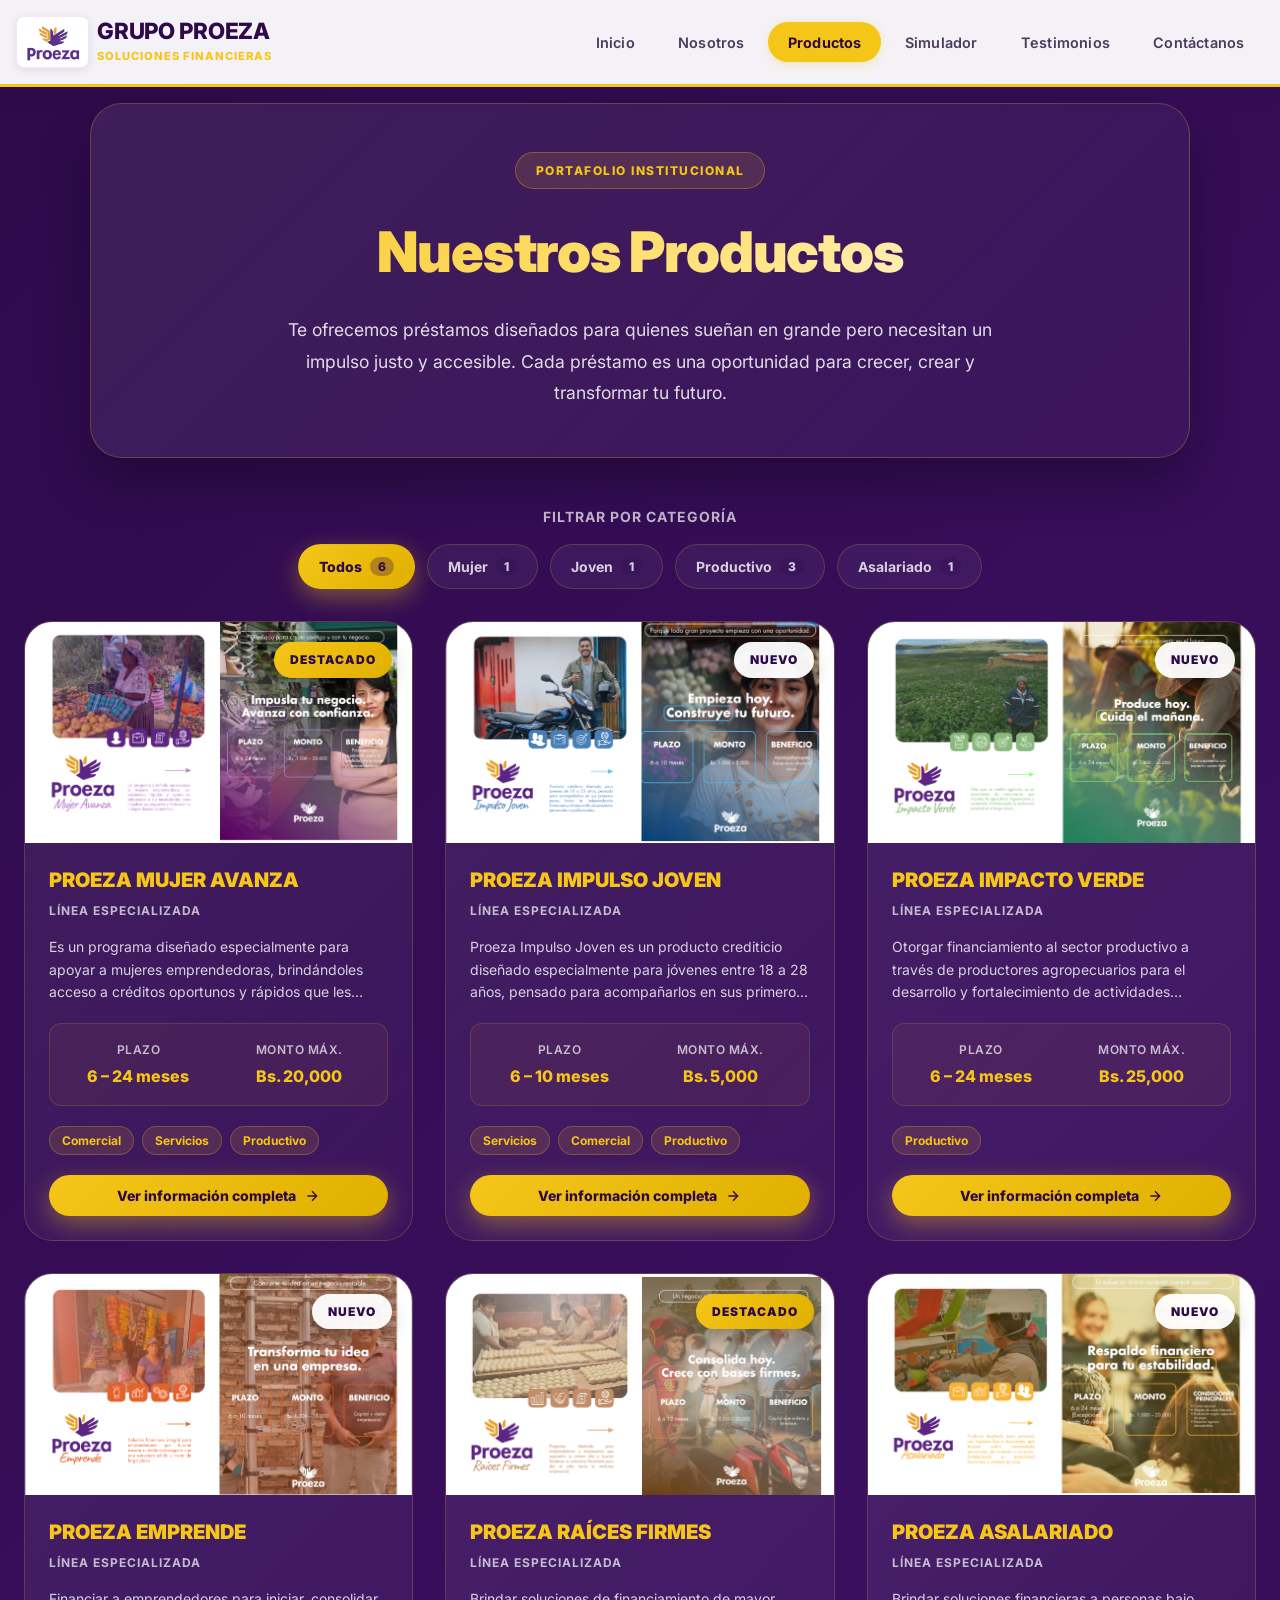
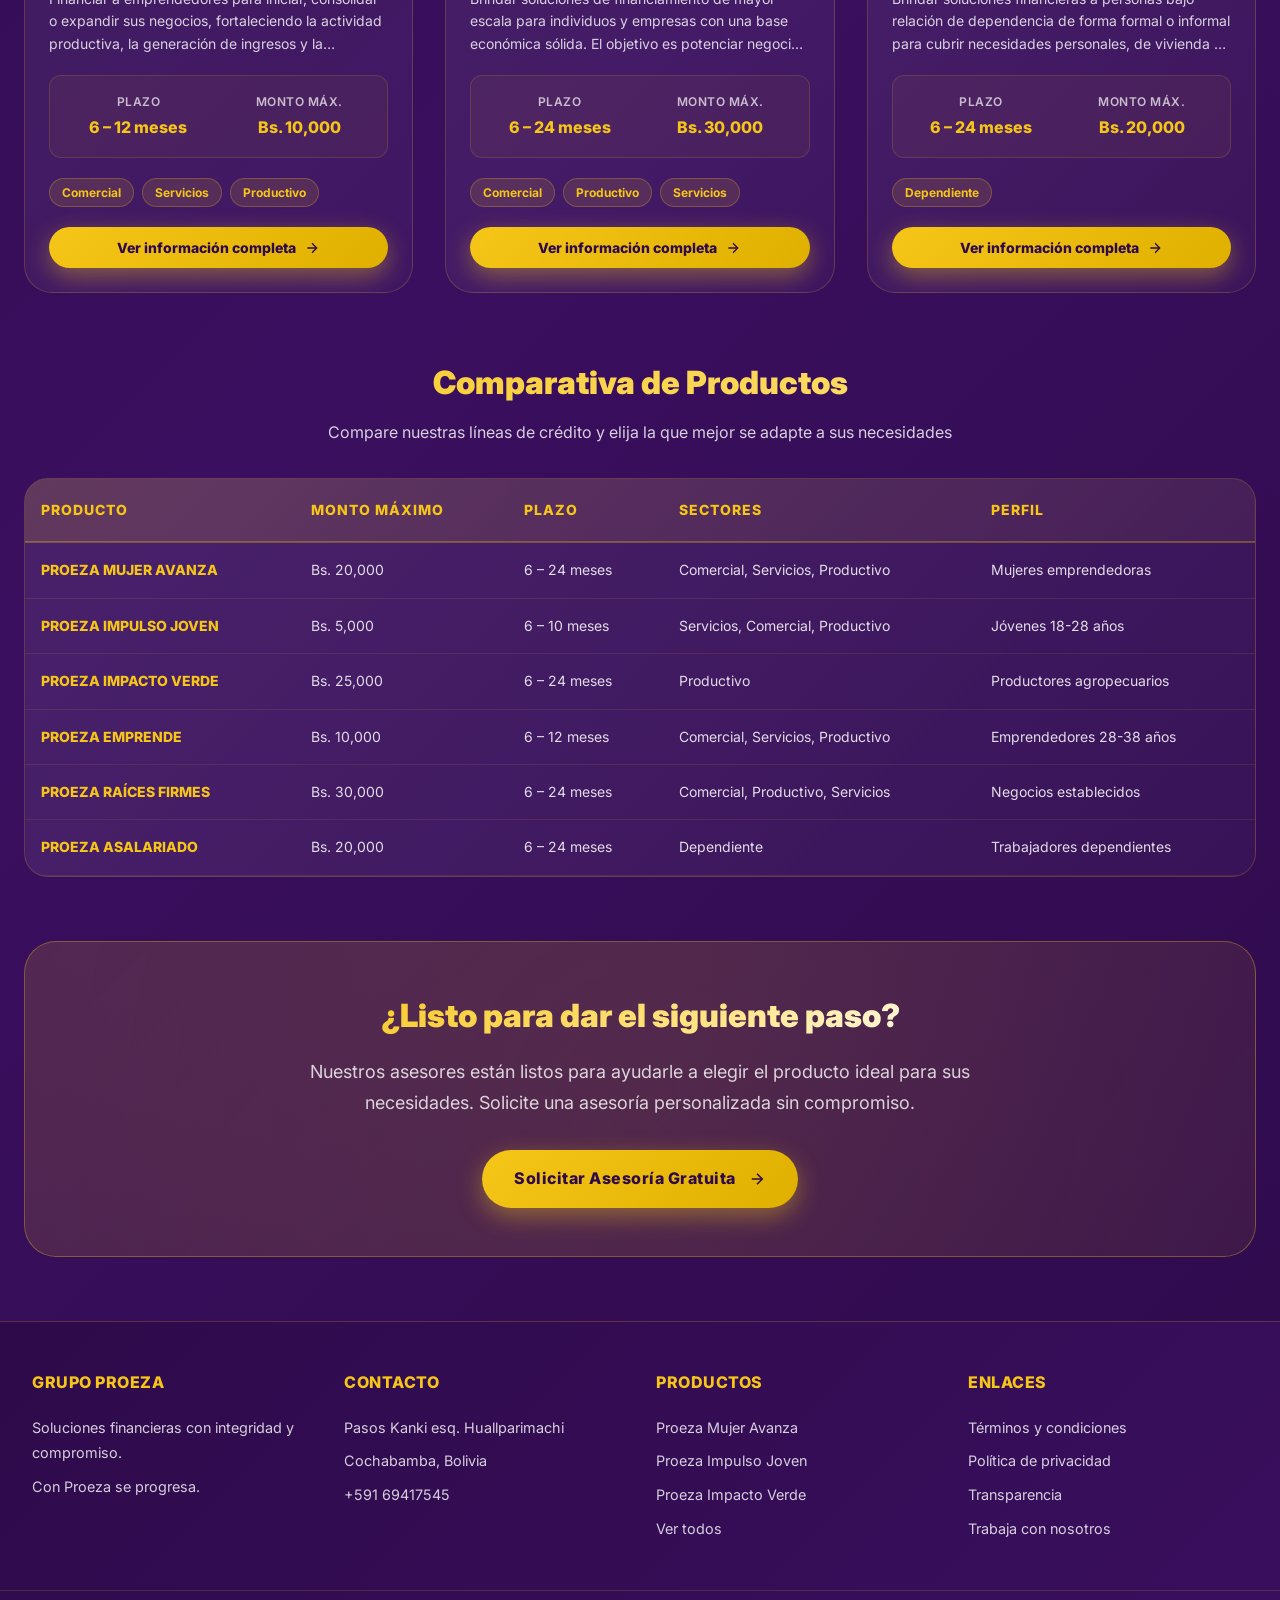
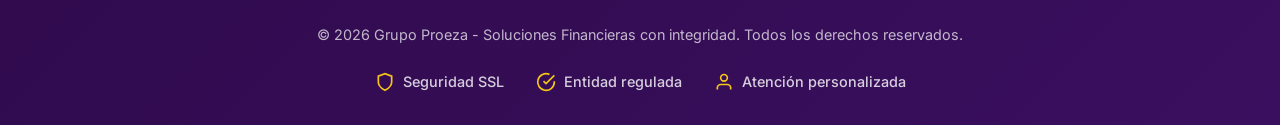
==== proeza_html5/productos.html @ a2aa8a72 "main" ====
<!DOCTYPE html>
<html lang="es">
<head>
    <meta charset="UTF-8">
    <meta name="viewport" content="width=device-width, initial-scale=1.0">
    <meta name="description" content="Productos financieros de Grupo Proeza. Créditos para mujeres emprendedoras, jóvenes, sector agropecuario, asalariados y más. Simulador de cuotas incluido.">
    <meta name="keywords" content="créditos, préstamos, microfinanzas, Bolivia, Grupo Proeza, productos financieros">
    <meta name="author" content="Grupo Proeza">
    <meta name="theme-color" content="#2E0A4A">
    
    <!-- Open Graph -->
    <meta property="og:type" content="website">
    <meta property="og:title" content="Productos Financieros | Grupo Proeza">
    <meta property="og:description" content="Créditos diseñados para impulsar tus proyectos. Simulador de cuotas incluido.">
    <meta property="og:image" content="../assets/productos-og.jpg">
    
    <!-- Twitter -->
    <meta property="twitter:card" content="summary_large_image">
    <meta property="twitter:title" content="Productos Financieros | Grupo Proeza">
    <meta property="twitter:description" content="Créditos diseñados para impulsar tus proyectos.">
    
    <!-- Favicon -->
    <link rel="icon" type="image/png" href="../assets/logo.png">
    
    <!-- Preconnect -->
    <link rel="preconnect" href="https://fonts.googleapis.com">
    <link rel="preconnect" href="https://fonts.gstatic.com" crossorigin>
    <link href="https://fonts.googleapis.com/css2?family=Inter:wght@400;600;700;800;900&display=swap" rel="stylesheet">
    
    <title>Productos Financieros | Grupo Proeza - Créditos y Simulador</title>
    
    <!-- Schema.org FinancialProduct -->
    <script type="application/ld+json">
    {
      "@context": "https://schema.org",
      "@type": "FinancialService",
      "name": "Grupo Proeza",
      "url": "https://proezagit-miqdpnnwmtkhorvp9fdxeh.streamlit.app/",
      "hasOfferCatalog": {
        "@type": "OfferCatalog",
        "name": "Productos Financieros",
        "itemListElement": [
          {
            "@type": "FinancialProduct",
            "name": "PROEZA MUJER AVANZA",
            "description": "Crédito diseñado para mujeres emprendedoras",
            "amount": {
              "@type": "MonetaryAmount",
              "value": "20000",
              "currency": "BOB"
            }
          },
          {
            "@type": "FinancialProduct",
            "name": "PROEZA IMPULSO JOVEN",
            "description": "Crédito para jóvenes entre 18 y 28 años",
            "amount": {
              "@type": "MonetaryAmount",
              "value": "5000",
              "currency": "BOB"
            }
          },
          {
            "@type": "FinancialProduct",
            "name": "PROEZA IMPACTO VERDE",
            "description": "Financiamiento para actividades agrícolas sostenibles",
            "amount": {
              "@type": "MonetaryAmount",
              "value": "25000",
              "currency": "BOB"
            }
          },
          {
            "@type": "FinancialProduct",
            "name": "PROEZA EMPRENDE",
            "description": "Crédito para emprendedores",
            "amount": {
              "@type": "MonetaryAmount",
              "value": "10000",
              "currency": "BOB"
            }
          },
          {
            "@type": "FinancialProduct",
            "name": "PROEZA RAÍCES FIRMES",
            "description": "Financiamiento de mayor escala para negocios establecidos",
            "amount": {
              "@type": "MonetaryAmount",
              "value": "30000",
              "currency": "BOB"
            }
          },
          {
            "@type": "FinancialProduct",
            "name": "PROEZA ASALARIADO",
            "description": "Soluciones financieras para personas bajo relación de dependencia",
            "amount": {
              "@type": "MonetaryAmount",
              "value": "20000",
              "currency": "BOB"
            }
          }
        ]
      }
    }
    </script>
    
    <style>
        /* ============================================
           DESIGN TOKENS
           ============================================ */
        :root {
            --color-primary-dark: #2E0A4A;
            --color-primary: #3A0F5F;
            --color-primary-light: #4A1570;
            
            --color-accent: #F5C518;
            --color-accent-light: #FFE484;
            --color-accent-dark: #E0B000;
            
            --color-white: #FFFFFF;
            --color-gray-50: rgba(255, 255, 255, 0.95);
            --color-gray-100: rgba(255, 255, 255, 0.92);
            --color-gray-200: rgba(255, 255, 255, 0.85);
            --color-gray-300: rgba(255, 255, 255, 0.80);
            --color-gray-400: rgba(255, 255, 255, 0.70);
            --color-gray-500: rgba(255, 255, 255, 0.60);
            
            --color-success: #25D366;
            --color-info: #4A90E2;
            --color-warning: #FF9500;
            
            --font-family-primary: 'Inter', system-ui, -apple-system, 'Segoe UI', Roboto, sans-serif;
            --font-size-xs: 0.75rem;
            --font-size-sm: 0.875rem;
            --font-size-base: 1rem;
            --font-size-lg: 1.125rem;
            --font-size-xl: 1.25rem;
            --font-size-2xl: 1.5rem;
            --font-size-3xl: 2rem;
            --font-size-4xl: 2.5rem;
            --font-size-5xl: 3rem;
            
            --spacing-1: 0.25rem;
            --spacing-2: 0.5rem;
            --spacing-3: 0.75rem;
            --spacing-4: 1rem;
            --spacing-5: 1.25rem;
            --spacing-6: 1.5rem;
            --spacing-8: 2rem;
            --spacing-10: 2.5rem;
            --spacing-12: 3rem;
            --spacing-16: 4rem;
            
            --radius-sm: 8px;
            --radius-md: 12px;
            --radius-lg: 20px;
            --radius-xl: 24px;
            --radius-2xl: 28px;
            --radius-3xl: 32px;
            --radius-full: 999px;
            
            --shadow-sm: 0 2px 8px rgba(0, 0, 0, 0.15);
            --shadow-md: 0 8px 20px rgba(0, 0, 0, 0.25);
            --shadow-lg: 0 20px 35px rgba(0, 0, 0, 0.3);
            --shadow-xl: 0 25px 50px rgba(0, 0, 0, 0.35);
            --shadow-accent: 0 8px 25px rgba(245, 197, 24, 0.4);
            
            --transition-fast: 0.15s ease;
            --transition-base: 0.3s ease;
            --transition-slow: 0.5s ease;
        }
        
        /* ============================================
           RESET Y BASE
           ============================================ */
        * {
            margin: 0;
            padding: 0;
            box-sizing: border-box;
        }
        
        html {
            scroll-behavior: smooth;
        }
        
        body {
            background: linear-gradient(135deg, var(--color-primary-dark) 0%, var(--color-primary) 50%, var(--color-primary-dark) 100%);
            font-family: var(--font-family-primary);
            color: var(--color-gray-100);
            line-height: 1.6;
            min-height: 100vh;
            -webkit-font-smoothing: antialiased;
            -moz-osx-font-smoothing: grayscale;
        }
        
        *:focus-visible {
            outline: 2px solid var(--color-accent);
            outline-offset: 2px;
            border-radius: var(--radius-sm);
        }
        
        .container {
            max-width: 1300px;
            margin: 0 auto;
            padding: 0 var(--spacing-6);
        }
        
        .sr-only {
            position: absolute;
            width: 1px;
            height: 1px;
            padding: 0;
            margin: -1px;
            overflow: hidden;
            clip: rect(0, 0, 0, 0);
            white-space: nowrap;
            border: 0;
        }
        
        /* ============================================
           HERO SECTION - IGUALADO A CONTÁCTANOS
           ============================================ */
        .hero-premium {
            text-align: center;
            margin: 1rem auto 3rem auto;
            padding: 3rem 2rem;
            max-width: 1100px;
            border-radius: 32px;
            background: linear-gradient(135deg, rgba(255,255,255,0.08) 0%, rgba(255,255,255,0.03) 100%);
            backdrop-filter: blur(12px);
            -webkit-backdrop-filter: blur(12px);
            border: 1px solid rgba(245,197,24,0.25);
            box-shadow: 0 25px 50px rgba(0,0,0,0.3);
            position: relative;
            overflow: hidden;
        }
        
        .badge-premium {
            display: inline-block;
            color: #F5C518;
            background: rgba(245,197,24,0.12);
            border: 1px solid rgba(245,197,24,0.3);
            padding: 0.5rem 1.2rem;
            border-radius: 999px;
            font-size: 0.75rem;
            font-weight: 800;
            text-transform: uppercase;
            letter-spacing: 1.5px;
            margin-bottom: 1.2rem;
            position: relative;
            z-index: 1;
        }
        
        .hero-premium h1 {
            background: linear-gradient(135deg, #F5C518 0%, #FFE484 60%, #FFFFFF 100%);
            -webkit-background-clip: text;
            -webkit-text-fill-color: transparent;
            background-clip: text;
            font-size: 3.5rem;
            font-weight: 900;
            margin: 0 0 1rem 0;
            letter-spacing: -0.02em;
            position: relative;
            z-index: 1;
        }
        
        .hero-premium p {
            color: rgba(255,255,255,0.85);
            font-size: 1.1rem;
            max-width: 760px;
            margin: 0 auto;
            line-height: 1.8;
            position: relative;
            z-index: 1;
        }
        
        /* ============================================
           FILTROS DE PRODUCTOS
           ============================================ */
        .filters-section {
            margin: var(--spacing-10) 0 var(--spacing-8);
            text-align: center;
        }
        
        .filters-title {
            font-size: var(--font-size-sm);
            color: var(--color-gray-400);
            margin-bottom: var(--spacing-4);
            text-transform: uppercase;
            letter-spacing: 1px;
            font-weight: 700;
        }
        
        .filters-container {
            display: flex;
            flex-wrap: wrap;
            justify-content: center;
            gap: var(--spacing-3);
        }
        
        .filter-btn {
            background: rgba(255, 255, 255, 0.05);
            border: 1px solid rgba(245, 197, 24, 0.2);
            border-radius: var(--radius-full);
            padding: var(--spacing-3) var(--spacing-5);
            font-weight: 700;
            font-size: var(--font-size-sm);
            color: var(--color-gray-300);
            cursor: pointer;
            transition: all var(--transition-fast);
            font-family: inherit;
            display: inline-flex;
            align-items: center;
            gap: var(--spacing-2);
        }
        
        .filter-btn:hover {
            background: rgba(255, 255, 255, 0.1);
            border-color: rgba(245, 197, 24, 0.4);
            transform: translateY(-2px);
        }
        
        .filter-btn.active {
            background: linear-gradient(135deg, var(--color-accent) 0%, var(--color-accent-dark) 100%);
            color: var(--color-primary-dark);
            border-color: transparent;
            font-weight: 800;
            box-shadow: var(--shadow-accent);
        }
        
        .filter-count {
            background: rgba(46, 10, 74, 0.2);
            color: inherit;
            padding: 2px 8px;
            border-radius: var(--radius-full);
            font-size: var(--font-size-xs);
            font-weight: 800;
        }
        
        .filter-btn.active .filter-count {
            background: rgba(46, 10, 74, 0.3);
        }
        
        /* ============================================
           GRID DE PRODUCTOS
           ============================================ */
        .products-grid {
            display: grid;
            grid-template-columns: repeat(auto-fill, minmax(380px, 1fr));
            gap: var(--spacing-8);
            margin: var(--spacing-8) 0;
        }
        
        .product-card {
            background: linear-gradient(135deg, rgba(255,255,255,0.08) 0%, rgba(255,255,255,0.03) 100%);
            backdrop-filter: blur(12px);
            -webkit-backdrop-filter: blur(12px);
            border-radius: var(--radius-2xl);
            overflow: hidden;
            transition: all var(--transition-base);
            border: 1px solid rgba(245, 197, 24, 0.2);
            height: 100%;
            display: flex;
            flex-direction: column;
            position: relative;
            opacity: 0;
            transform: translateY(20px);
        }
        
        .product-card.visible {
            opacity: 1;
            transform: translateY(0);
        }
        
        .product-card:hover {
            transform: translateY(-8px);
            border-color: var(--color-accent);
            box-shadow: var(--shadow-lg);
        }
        
        .product-image-container {
            position: relative;
            height: auto;
            aspect-ratio: 790 / 450;
            overflow: hidden;
            background: linear-gradient(135deg, var(--color-primary-light) 0%, var(--color-primary) 100%);
        }
        
        .product-image {
            width: 100%;
            height: 100%;
            object-fit: cover;
            transition: transform var(--transition-slow);
        }
        
        .product-card:hover .product-image {
            transform: scale(1.08);
        }
        
        .product-badge {
            position: absolute;
            top: var(--spacing-5);
            right: var(--spacing-5);
            padding: var(--spacing-2) var(--spacing-4);
            border-radius: var(--radius-full);
            font-weight: 900;
            font-size: var(--font-size-xs);
            text-transform: uppercase;
            letter-spacing: 1px;
            z-index: 2;
            box-shadow: var(--shadow-md);
        }
        
        .product-badge.destacado {
            background: linear-gradient(135deg, var(--color-accent) 0%, var(--color-accent-dark) 100%);
            color: var(--color-primary-dark);
        }
        
        .product-badge.nuevo {
            background: rgba(255, 255, 255, 0.95);
            color: var(--color-primary-dark);
        }
        
        .product-body {
            padding: var(--spacing-6);
            flex-grow: 1;
            display: flex;
            flex-direction: column;
        }
        
        .product-title {
            color: var(--color-accent);
            font-size: var(--font-size-xl);
            font-weight: 900;
            margin-bottom: var(--spacing-2);
            line-height: 1.3;
        }
        
        .product-subtitle {
            color: var(--color-gray-400);
            font-size: var(--font-size-xs);
            text-transform: uppercase;
            letter-spacing: 1px;
            margin-bottom: var(--spacing-4);
            font-weight: 700;
        }
        
        .product-description {
        color: var(--color-gray-300);
        font-size: var(--font-size-sm);
        line-height: 1.6;
        margin-bottom: var(--spacing-5);
        flex-grow: 1;
        
        /* Truncamiento multilinea - Versión moderna */
        display: -webkit-box;
        -webkit-line-clamp: 3;
        -webkit-box-orient: vertical;
        overflow: hidden;
        
        /* Propiedad estándar moderna (soportada desde 2023) */
        line-clamp: 3;
        }
        
        .product-features {
            display: flex;
            gap: var(--spacing-4);
            margin-bottom: var(--spacing-5);
            padding: var(--spacing-4);
            background: rgba(245, 197, 24, 0.05);
            border-radius: var(--radius-md);
            border: 1px solid rgba(245, 197, 24, 0.15);
        }
        
        .product-feature {
            flex: 1;
            text-align: center;
        }
        
        .product-feature-label {
            color: var(--color-gray-400);
            font-size: var(--font-size-xs);
            text-transform: uppercase;
            letter-spacing: 0.5px;
            margin-bottom: var(--spacing-1);
            font-weight: 600;
        }
        
        .product-feature-value {
            color: var(--color-accent);
            font-size: var(--font-size-base);
            font-weight: 800;
        }
        
        .product-sectors {
            display: flex;
            flex-wrap: wrap;
            gap: var(--spacing-2);
            margin-bottom: var(--spacing-5);
        }
        
        .sector-tag {
            background: rgba(245, 197, 24, 0.12);
            color: var(--color-accent);
            padding: var(--spacing-1) var(--spacing-3);
            border-radius: var(--radius-full);
            font-size: var(--font-size-xs);
            font-weight: 700;
            border: 1px solid rgba(245, 197, 24, 0.25);
        }
        
        .btn-product {
            display: flex;
            align-items: center;
            justify-content: center;
            gap: var(--spacing-2);
            background: linear-gradient(135deg, var(--color-accent) 0%, var(--color-accent-dark) 100%);
            color: var(--color-primary-dark) !important;
            border: none;
            border-radius: var(--radius-full);
            padding: var(--spacing-3) var(--spacing-6);
            font-weight: 800;
            font-size: var(--font-size-sm);
            cursor: pointer;
            transition: all var(--transition-base);
            box-shadow: var(--shadow-accent);
            text-decoration: none;
            font-family: inherit;
            width: 100%;
        }
        
        .btn-product:hover {
            transform: translateY(-2px);
            box-shadow: 0 12px 28px rgba(245, 197, 24, 0.5);
            background: linear-gradient(135deg, #FFD700 0%, var(--color-accent) 100%);
        }
        
        .btn-product svg {
            width: 16px;
            height: 16px;
            transition: transform var(--transition-base);
        }
        
        .btn-product:hover svg {
            transform: translateX(4px);
        }
        
        /* ============================================
           TABLA COMPARATIVA
           ============================================ */
        .comparison-section {
            margin: var(--spacing-16) 0;
        }
        
        .comparison-header {
            text-align: center;
            margin-bottom: var(--spacing-8);
        }
        
        .comparison-header h2 {
            background: linear-gradient(135deg, var(--color-accent) 0%, var(--color-accent-light) 100%);
            -webkit-background-clip: text;
            background-clip: text;
            -webkit-text-fill-color: transparent;
            font-size: var(--font-size-3xl);
            font-weight: 900;
            margin-bottom: var(--spacing-3);
        }
        
        .comparison-header p {
            color: var(--color-gray-300);
            font-size: var(--font-size-base);
        }
        
        .comparison-table-container {
            overflow-x: auto;
            border-radius: var(--radius-xl);
            border: 1px solid rgba(245, 197, 24, 0.2);
            background: linear-gradient(135deg, rgba(255,255,255,0.08) 0%, rgba(255,255,255,0.03) 100%);
            backdrop-filter: blur(12px);
            -webkit-backdrop-filter: blur(12px);
        }
        
        .comparison-table {
            width: 100%;
            border-collapse: collapse;
            min-width: 800px;
        }
        
        .comparison-table thead {
            background: linear-gradient(135deg, rgba(245, 197, 24, 0.15) 0%, rgba(245, 197, 24, 0.05) 100%);
        }
        
        .comparison-table th {
            padding: var(--spacing-5) var(--spacing-4);
            text-align: left;
            color: var(--color-accent);
            font-weight: 800;
            font-size: var(--font-size-sm);
            text-transform: uppercase;
            letter-spacing: 1px;
            border-bottom: 2px solid rgba(245, 197, 24, 0.3);
        }
        
        .comparison-table td {
            padding: var(--spacing-4);
            color: var(--color-gray-200);
            font-size: var(--font-size-sm);
            border-bottom: 1px solid rgba(245, 197, 24, 0.1);
        }
        
        .comparison-table tbody tr {
            transition: background var(--transition-fast);
        }
        
        .comparison-table tbody tr:hover {
            background: rgba(245, 197, 24, 0.05);
        }
        
        .comparison-table .product-name-cell {
            color: var(--color-accent);
            font-weight: 800;
        }
        
        /* ============================================
        MODAL DE DETALLES
        ============================================ */
        .modal-overlay {
            display: none;
            position: fixed;
            inset: 0;
            background: rgba(0, 0, 0, 0.8);
            backdrop-filter: blur(8px);
            -webkit-backdrop-filter: blur(8px);
            z-index: 1000;
            align-items: center; /* <--- AQUÍ ESTÁ EL CAMBIO */
            justify-content: center;
            padding: calc(var(--spacing-6) / 2) var(--spacing-4);
            overflow-y: auto;
            opacity: 0;
            transition: opacity var(--transition-base);
        }
        
        .modal-overlay.active {
            display: flex;
            opacity: 1;
        }
        
        .modal-content {
            background: linear-gradient(135deg, #1A0527 0%, #2E0A4A 100%);
            border-radius: var(--radius-3xl);
            width: min(100%, 900px);
            max-width: 900px;
            max-height: calc(100vh - 3rem);
            overflow: hidden;
            border: 2px solid rgba(245, 197, 24, 0.4);
            box-shadow: 0 30px 60px rgba(0, 0, 0, 0.5);
            transform: scale(0.95);
            transition: transform var(--transition-base), opacity var(--transition-base);
            display: flex;
            flex-direction: column;
        }
        
        .modal-overlay.active .modal-content {
            transform: scale(1);
            opacity: 1;
        }
        
        .modal-header {
            position: relative;
            height: clamp(240px, 30vh, 420px);
            overflow: hidden;
            border-radius: var(--radius-3xl) var(--radius-3xl) 0 0;
            background: linear-gradient(135deg, var(--color-primary-light) 0%, var(--color-primary) 100%);
        }

        .modal-body {
            padding: var(--spacing-8);
            flex: 1 1 auto;
            min-height: 0;
            overflow-y: auto;
        }

        .modal-image {
            width: 100%;
            height: 100%;
            object-fit: contain;  /* ← Cambiado de cover a contain */
            object-position: center center;
        }
        
        .modal-close {
            position: absolute;
            top: var(--spacing-5);
            right: var(--spacing-5);
            width: 44px;
            height: 44px;
            border-radius: 50%;
            background: rgba(0, 0, 0, 0.6);
            border: 2px solid rgba(245, 197, 24, 0.5);
            color: var(--color-white);
            cursor: pointer;
            display: flex;
            align-items: center;
            justify-content: center;
            transition: all var(--transition-fast);
            z-index: 10;
        }
        
        .modal-close:hover {
            background: var(--color-accent);
            color: var(--color-primary-dark);
            transform: rotate(90deg);
        }
        
        .modal-close svg {
            width: 20px;
            height: 20px;
        }
        
        .modal-body {
            padding: var(--spacing-8);
        }
        
        .modal-title {
            color: var(--color-accent);
            font-size: var(--font-size-3xl);
            font-weight: 900;
            margin-bottom: var(--spacing-4);
        }
        
        .modal-description {
            color: var(--color-gray-200);
            font-size: var(--font-size-base);
            line-height: 1.8;
            margin-bottom: var(--spacing-6);
        }
        
        .modal-metrics {
            display: grid;
            grid-template-columns: repeat(2, 1fr);
            gap: var(--spacing-4);
            margin-bottom: var(--spacing-6);
        }
        
        .modal-metric {
            background: rgba(245, 197, 24, 0.08);
            border: 1px solid rgba(245, 197, 24, 0.2);
            border-radius: var(--radius-lg);
            padding: var(--spacing-5);
            text-align: center;
        }
        
        .modal-metric-label {
            color: var(--color-gray-400);
            font-size: var(--font-size-xs);
            text-transform: uppercase;
            letter-spacing: 1px;
            margin-bottom: var(--spacing-2);
            font-weight: 700;
        }
        
        .modal-metric-value {
            color: var(--color-accent);
            font-size: var(--font-size-2xl);
            font-weight: 900;
        }
        
        .modal-sectors {
            margin-bottom: var(--spacing-6);
        }
        
        .modal-sectors-title {
            color: var(--color-white);
            font-size: var(--font-size-base);
            font-weight: 800;
            margin-bottom: var(--spacing-3);
        }
        
        .modal-sectors-list {
            display: flex;
            flex-wrap: wrap;
            gap: var(--spacing-2);
        }
        
        .modal-sector-tag {
            background: rgba(245, 197, 24, 0.15);
            color: var(--color-accent);
            padding: var(--spacing-2) var(--spacing-4);
            border-radius: var(--radius-full);
            font-size: var(--font-size-sm);
            font-weight: 700;
            border: 1px solid rgba(245, 197, 24, 0.3);
        }
        
        .modal-cta {
            display: block;
            width: 100%;
            background: linear-gradient(135deg, var(--color-accent) 0%, var(--color-accent-dark) 100%);
            color: var(--color-primary-dark) !important;
            border: none;
            border-radius: var(--radius-full);
            padding: var(--spacing-4) var(--spacing-6);
            font-weight: 900;
            font-size: var(--font-size-base);
            text-align: center;
            text-decoration: none;
            cursor: pointer;
            transition: all var(--transition-base);
            box-shadow: var(--shadow-accent);
        }
        
        .modal-cta:hover {
            transform: translateY(-3px);
            box-shadow: 0 12px 30px rgba(245, 197, 24, 0.5);
        }
        
        /* ============================================
           CTA FINAL
           ============================================ */
        .cta-section {
            margin: var(--spacing-16) 0 var(--spacing-8);
            text-align: center;
            padding: var(--spacing-12) var(--spacing-6);
            background: linear-gradient(135deg, rgba(245, 197, 24, 0.12) 0%, rgba(245, 197, 24, 0.05) 100%);
            backdrop-filter: blur(12px);
            -webkit-backdrop-filter: blur(12px);
            border-radius: var(--radius-3xl);
            border: 1px solid rgba(245, 197, 24, 0.35);
            position: relative;
            overflow: hidden;
        }
        
        .cta-section::before {
            content: '';
            position: absolute;
            top: -50%;
            left: -50%;
            width: 200%;
            height: 200%;
            background: radial-gradient(circle, rgba(245, 197, 24, 0.08) 0%, transparent 70%);
            animation: pulse-bg 15s ease-in-out infinite;
            pointer-events: none;
        }
        
        @keyframes pulse-bg {
            0%, 100% { transform: scale(1); opacity: 0.3; }
            50% { transform: scale(1.2); opacity: 0.6; }
        }
        
        .cta-content {
            position: relative;
            z-index: 1;
            max-width: 700px;
            margin: 0 auto;
        }
        
        .cta-section h3 {
            background: linear-gradient(135deg, var(--color-accent) 0%, var(--color-accent-light) 60%, var(--color-white) 100%);
            -webkit-background-clip: text;
            background-clip: text;
            -webkit-text-fill-color: transparent;
            font-size: var(--font-size-3xl);
            font-weight: 900;
            margin-bottom: var(--spacing-4);
        }
        
        .cta-section p {
            color: var(--color-gray-300);
            font-size: var(--font-size-lg);
            line-height: 1.7;
            margin-bottom: var(--spacing-8);
        }
        
        .btn-premium {
            display: inline-flex;
            align-items: center;
            gap: var(--spacing-3);
            background: linear-gradient(135deg, var(--color-accent) 0%, var(--color-accent-dark) 100%);
            color: var(--color-primary-dark) !important;
            border-radius: 60px;
            font-weight: 800;
            padding: var(--spacing-4) var(--spacing-8);
            text-align: center;
            cursor: pointer;
            transition: all var(--transition-base);
            box-shadow: var(--shadow-accent);
            text-decoration: none;
            font-size: var(--font-size-base);
            letter-spacing: 0.5px;
            border: none;
            font-family: inherit;
        }
        
        .btn-premium:hover {
            transform: translateY(-3px);
            box-shadow: 0 12px 28px rgba(245, 197, 24, 0.5);
        }
        
        .btn-premium svg {
            width: 18px;
            height: 18px;
            transition: transform var(--transition-base);
        }
        
        .btn-premium:hover svg {
            transform: translateX(4px);
        }
        
        /* ============================================
           RESPONSIVE
           ============================================ */
        @media (max-width: 1024px) {
            .hero-premium h1 {
                font-size: 2.5rem;
            }
            
            .products-grid {
                grid-template-columns: repeat(auto-fill, minmax(320px, 1fr));
            }
        }
        
        @media (max-width: 768px) {
            .container {
                padding: 0 var(--spacing-4);
            }
            
            .hero-premium {
                padding: 2rem 1.5rem;
            }
            
            .hero-premium h1 {
                font-size: 2.2rem;
            }
            
            .products-grid {
                grid-template-columns: 1fr;
                gap: var(--spacing-6);
            }
            
            .modal-header {
                height: 200px;
            }
            
            .modal-body {
                padding: var(--spacing-6);
            }
            
            .modal-metrics {
                grid-template-columns: 1fr;
            }
            
            .comparison-table {
                font-size: var(--font-size-xs);
            }
            
            .cta-section {
                padding: var(--spacing-8) var(--spacing-4);
            }
            
            .cta-section h3 {
                font-size: var(--font-size-xl);
            }
        }
        
        @media (max-width: 480px) {
            .hero-premium h1 {
                font-size: 1.8rem;
            }
            
            .product-features {
                flex-direction: column;
                gap: var(--spacing-3);
            }
        }
        
        /* ============================================
           ANIMACIONES
           ============================================ */
        @keyframes pageEnter {
    from { 
        opacity: 0;
        transform: translateY(4px);
    }
    to { 
        opacity: 1;
        transform: translateY(0);
    }
}

    </style>
</head>
<body style="opacity: 0; animation: pageEnter 0.2s cubic-bezier(0.4, 0, 0.2, 1) forwards;">

<!-- ============================================
     CONTENEDOR DEL NAVBAR (Inyectado por navbar.js)
     ============================================ -->
<div id="navbar-container"></div>

<!-- ============================================
     CONTENIDO PRINCIPAL DE LA PÁGINA
     ============================================ -->
<main>
    <div class="container">
        <!-- Hero Section -->
        <section class="hero-premium" aria-labelledby="hero-title">
            <div class="badge-premium">Portafolio Institucional</div>
            <h1 id="hero-title">Nuestros Productos</h1>
            <p>Te ofrecemos préstamos diseñados para quienes sueñan en grande pero necesitan un impulso justo y accesible. Cada préstamo es una oportunidad para crecer, crear y transformar tu futuro.</p>
        </section>

        <!-- Filtros -->
        <section class="filters-section" aria-labelledby="filters-title">
            <div class="filters-title" id="filters-title">Filtrar por categoría</div>
            <div class="filters-container" role="tablist" aria-label="Filtros de productos">
                <button class="filter-btn active" role="tab" aria-selected="true" data-filter="all">
                    Todos <span class="filter-count">6</span>
                </button>
                <button class="filter-btn" role="tab" aria-selected="false" data-filter="mujer">
                    Mujer <span class="filter-count">1</span>
                </button>
                <button class="filter-btn" role="tab" aria-selected="false" data-filter="joven">
                    Joven <span class="filter-count">1</span>
                </button>
                <button class="filter-btn" role="tab" aria-selected="false" data-filter="productivo">
                    Productivo <span class="filter-count">3</span>
                </button>
                <button class="filter-btn" role="tab" aria-selected="false" data-filter="asalariado">
                    Asalariado <span class="filter-count">1</span>
                </button>
            </div>
        </section>

        <!-- Grid de Productos -->
        <section aria-labelledby="products-title">
            <h2 class="sr-only" id="products-title">Catálogo de Productos Financieros</h2>
            
            <div class="products-grid" id="productsGrid">
                <!-- Los productos se generan dinámicamente con JavaScript -->
            </div>
        </section>

        <!-- Tabla Comparativa -->
        <section class="comparison-section" aria-labelledby="comparison-title">
            <div class="comparison-header">
                <h2 id="comparison-title">Comparativa de Productos</h2>
                <p>Compare nuestras líneas de crédito y elija la que mejor se adapte a sus necesidades</p>
            </div>
            
            <div class="comparison-table-container">
                <table class="comparison-table">
                    <thead>
                        <tr>
                            <th>Producto</th>
                            <th>Monto Máximo</th>
                            <th>Plazo</th>
                            <th>Sectores</th>
                            <th>Perfil</th>
                        </tr>
                    </thead>
                    <tbody id="comparisonTableBody">
                        <!-- Se genera dinámicamente -->
                    </tbody>
                </table>
            </div>
        </section>

        <!-- CTA Final -->
        <section class="cta-section" aria-labelledby="cta-title">
            <div class="cta-content">
                <h3 id="cta-title">¿Listo para dar el siguiente paso?</h3>
                <p>Nuestros asesores están listos para ayudarle a elegir el producto ideal para sus necesidades. Solicite una asesoría personalizada sin compromiso.</p>
                
                <a href="https://docs.google.com/forms/d/e/1FAIpQLScF_uOU88c73dihtvg2ESpHZ0cgqAE7shu800FWpwebZC8Kyg/viewform?usp=header" 
                   target="_blank" 
                   rel="noopener noreferrer" 
                   class="btn-premium">
                    Solicitar Asesoría Gratuita
                    <svg viewBox="0 0 24 24" fill="none" stroke="currentColor" stroke-width="2" aria-hidden="true">
                        <line x1="5" y1="12" x2="19" y2="12"></line>
                        <polyline points="12 5 19 12 12 19"></polyline>
                    </svg>
                </a>
            </div>
        </section>
    </div>
</main>

<!-- ============================================
     MODAL DE DETALLES (Se mantiene aquí porque es específico de esta página)
     ============================================ -->
<div class="modal-overlay" id="productModal" role="dialog" aria-modal="true" aria-labelledby="modalTitle">
    <div class="modal-content">
        <div class="modal-header">
            <img src="" alt="" class="modal-image" id="modalImage">
            <button class="modal-close" aria-label="Cerrar modal">
                <svg viewBox="0 0 24 24" fill="none" stroke="currentColor" stroke-width="2">
                    <line x1="18" y1="6" x2="6" y2="18"></line>
                    <line x1="6" y1="6" x2="18" y2="18"></line>
                </svg>
            </button>
        </div>
        
        <div class="modal-body">
            <h2 class="modal-title" id="modalTitle"></h2>
            <p class="modal-description" id="modalDescription"></p>
            
            <div class="modal-metrics">
                <div class="modal-metric">
                    <div class="modal-metric-label">Plazo</div>
                    <div class="modal-metric-value" id="modalPlazo"></div>
                </div>
                <div class="modal-metric">
                    <div class="modal-metric-label">Monto Máximo</div>
                    <div class="modal-metric-value" id="modalMonto"></div>
                </div>
            </div>
            
            <div class="modal-sectors">
                <div class="modal-sectors-title">Sectores Autorizados</div>
                <div class="modal-sectors-list" id="modalSectors"></div>
            </div>
            
            <a href="https://docs.google.com/forms/d/e/1FAIpQLScF_uOU88c73dihtvg2ESpHZ0cgqAE7shu800FWpwebZC8Kyg/viewform?usp=header" 
               target="_blank" 
               rel="noopener noreferrer" 
               class="modal-cta">
                Solicitar Asesoría para este Crédito
            </a>
        </div>
    </div>
</div>

<!-- ============================================
     CONTENEDOR DEL FOOTER (Inyectado por navbar.js)
     ============================================ -->
<div id="footer-container"></div>

<!-- ============================================
     SCRIPTS ESPECÍFICOS DE ESTA PÁGINA
     ============================================ -->
<script>
/**
 * ============================================================
 * MÓDULO: PRODUCTOS - ENTERPRISE GRADE
 * Empresa: Grupo Proeza
 * Versión: 2.1.0
 * ============================================================
 */

// Datos de productos reales
const productosData = [
    {
        id: 1,
        nombre: "PROEZA MUJER AVANZA",
        imagen: "../assets/mujer2.png",
        plazo: "6 – 24 meses",
        monto: "Bs. 20,000",
        montoNumero: 20000,
        descripcion: "Es un programa diseñado especialmente para apoyar a mujeres emprendedoras, brindándoles acceso a créditos oportunos y rápidos que les permitan impulsar sus negocios y proyectos personales. Con este producto buscamos ofrecer soluciones financieras ágiles, confiables y adaptadas a las necesidades del sector femenino, fomentando su crecimiento económico y fortaleciendo su independencia.",
        sectores: ["Comercial", "Servicios", "Productivo"],
        badge: "DESTACADO",
        categoria: "mujer",
        perfil: "Mujeres emprendedoras"
    },
    {
        id: 2,
        nombre: "PROEZA IMPULSO JOVEN",
        imagen: "../assets/impulsojoven.png",
        plazo: "6 – 10 meses",
        monto: "Bs. 5,000",
        montoNumero: 5000,
        descripcion: "Proeza Impulso Joven es un producto crediticio diseñado especialmente para jóvenes entre 18 a 28 años, pensado para acompañarlos en sus primeros pasos hacia la independencia financiera y el desarrollo de sus proyectos personales o profesionales.",
        sectores: ["Servicios", "Comercial", "Productivo"],
        badge: "NUEVO",
        categoria: "joven",
        perfil: "Jóvenes 18-28 años"
    },
    {
        id: 3,
        nombre: "PROEZA IMPACTO VERDE",
        imagen: "../assets/impactoverde.png",
        plazo: "6 – 24 meses",
        monto: "Bs. 25,000",
        montoNumero: 25000,
        descripcion: "Otorgar financiamiento al sector productivo a través de productores agropecuarios para el desarrollo y fortalecimiento de actividades agrícolas y pecuarias sostenibles, promoviendo prácticas productivas responsables con el medio ambiente, el uso eficiente de los recursos naturales y la mejora de la productividad e ingresos del sector rural.",
        sectores: ["Productivo"],
        badge: "NUEVO",
        categoria: "productivo",
        perfil: "Productores agropecuarios"
    },
    {
        id: 4,
        nombre: "PROEZA EMPRENDE",
        imagen: "../assets/emprende2.png",
        plazo: "6 – 12 meses",
        monto: "Bs. 10,000",
        montoNumero: 10000,
        descripcion: "Financiar a emprendedores para iniciar, consolidar o expandir sus negocios, fortaleciendo la actividad productiva, la generación de ingresos y la sostenibilidad de los emprendimientos. El producto busca promover la inclusión financiera y la innovación económica, especialmente en segmentos con acceso limitado para emprendedores que se encuentran en los 28 y 38 años.",
        sectores: ["Comercial", "Servicios", "Productivo"],
        badge: "NUEVO",
        categoria: "productivo",
        perfil: "Emprendedores 28-38 años"
    },
    {
        id: 5,
        nombre: "PROEZA RAÍCES FIRMES",
        imagen: "../assets/raicesfirmes.png",
        plazo: "6 – 24 meses",
        monto: "Bs. 30,000",
        montoNumero: 30000,
        descripcion: "Brindar soluciones de financiamiento de mayor escala para individuos y empresas con una base económica sólida. El objetivo es potenciar negocios ya establecidos que requieren capital para proyectos de gran envergadura, optimización de operaciones o adquisición de activos fijos de alto valor, apalancándose en la solidez patrimonial del cliente.",
        sectores: ["Comercial", "Productivo", "Servicios"],
        badge: "DESTACADO",
        categoria: "productivo",
        perfil: "Negocios establecidos"
    },
    {
        id: 6,
        nombre: "PROEZA ASALARIADO",
        imagen: "../assets/asalariado2.png",
        plazo: "6 – 24 meses",
        monto: "Bs. 20,000",
        montoNumero: 20000,
        descripcion: "Brindar soluciones financieras a personas bajo relación de dependencia de forma formal o informal para cubrir necesidades personales, de vivienda o consumo, fomentando la estabilidad financiera y la mejora de la calidad de vida.",
        sectores: ["Dependiente"],
        badge: "NUEVO",
        categoria: "asalariado",
        perfil: "Trabajadores dependientes"
    }
];

/**
 * Escapa HTML para prevenir XSS
 */
function escapeHtml(text) {
    const div = document.createElement('div');
    div.textContent = text;
    return div.innerHTML;
}

/**
 * Formatea número como moneda boliviana
 */
function formatCurrency(amount) {
    return amount.toLocaleString('es-BO');
}

/**
 * Renderiza una tarjeta de producto
 */
function renderProductCard(producto) {
    const safeName = escapeHtml(producto.nombre);
    const safeDescription = escapeHtml(producto.descripcion);
    const badgeClass = producto.badge === 'DESTACADO' ? 'destacado' : 'nuevo';
    
    const sectoresHtml = producto.sectores.map(s => 
        `<span class="sector-tag">${escapeHtml(s)}</span>`
    ).join('');
    
    return `
        <article class="product-card" data-categoria="${producto.categoria}" aria-labelledby="product-${producto.id}">
            <div class="product-image-container">
                <img src="${producto.imagen}" alt="${safeName}" class="product-image" loading="lazy">
                <div class="product-badge ${badgeClass}">${producto.badge}</div>
            </div>
            <div class="product-body">
                <h3 class="product-title" id="product-${producto.id}">${safeName}</h3>
                <div class="product-subtitle">Línea Especializada</div>
                <p class="product-description">${safeDescription}</p>
                
                <div class="product-features">
                    <div class="product-feature">
                        <div class="product-feature-label">Plazo</div>
                        <div class="product-feature-value">${escapeHtml(producto.plazo)}</div>
                    </div>
                    <div class="product-feature">
                        <div class="product-feature-label">Monto Máx.</div>
                        <div class="product-feature-value">${escapeHtml(producto.monto)}</div>
                    </div>
                </div>
                
                <div class="product-sectors">
                    ${sectoresHtml}
                </div>
                
                <button class="btn-product" onclick="openProductModal(${producto.id})" aria-label="Ver información completa de ${safeName}">
                    Ver información completa
                    <svg viewBox="0 0 24 24" fill="none" stroke="currentColor" stroke-width="2" aria-hidden="true">
                        <line x1="5" y1="12" x2="19" y2="12"></line>
                        <polyline points="12 5 19 12 12 19"></polyline>
                    </svg>
                </button>
            </div>
        </article>
    `;
}

/**
 * Renderiza todos los productos con filtro opcional
 */
function renderProducts(filter = 'all') {
    const grid = document.getElementById('productsGrid');
    if (!grid) return;
    
    const filtered = filter === 'all' 
        ? productosData 
        : productosData.filter(p => p.categoria === filter);
    
    if (filtered.length === 0) {
        grid.innerHTML = `
            <div style="grid-column: 1 / -1; text-align: center; padding: 3rem; color: var(--color-gray-400);">
                <p>No hay productos disponibles para este filtro.</p>
            </div>
        `;
        return;
    }
    
    grid.innerHTML = filtered.map(renderProductCard).join('');
    
    // Animación de entrada
    observeProducts();
}

/**
 * Observer para animación de entrada
 */
function observeProducts() {
    const cards = document.querySelectorAll('.product-card');
    
    const observer = new IntersectionObserver((entries) => {
        entries.forEach((entry, index) => {
            if (entry.isIntersecting) {
                setTimeout(() => {
                    entry.target.classList.add('visible');
                }, index * 100);
                observer.unobserve(entry.target);
            }
        });
    }, {
        threshold: 0.1,
        rootMargin: '0px 0px -50px 0px'
    });
    
    cards.forEach(card => observer.observe(card));
}

/**
 * Inicializa los filtros
 */
function initFilters() {
    const filterButtons = document.querySelectorAll('.filter-btn');
    
    filterButtons.forEach(btn => {
        btn.addEventListener('click', () => {
            filterButtons.forEach(b => {
                b.classList.remove('active');
                b.setAttribute('aria-selected', 'false');
            });
            btn.classList.add('active');
            btn.setAttribute('aria-selected', 'true');
            
            const filter = btn.dataset.filter;
            renderProducts(filter);
        });
    });
}

/**
 * Abre el modal de detalles del producto
 */
function openProductModal(productId) {
    const producto = productosData.find(p => p.id === productId);
    if (!producto) return;
    
    const modal = document.getElementById('productModal');
    const modalImage = document.getElementById('modalImage');
    const modalTitle = document.getElementById('modalTitle');
    const modalDescription = document.getElementById('modalDescription');
    const modalPlazo = document.getElementById('modalPlazo');
    const modalMonto = document.getElementById('modalMonto');
    const modalSectors = document.getElementById('modalSectors');
    
    modalImage.src = producto.imagen;
    modalImage.alt = producto.nombre;
    modalTitle.textContent = producto.nombre;
    modalDescription.textContent = producto.descripcion;
    modalPlazo.textContent = producto.plazo;
    modalMonto.textContent = producto.monto;
    
    modalSectors.innerHTML = producto.sectores.map(s => 
        `<span class="modal-sector-tag">${escapeHtml(s)}</span>`
    ).join('');
    
    modal.classList.add('active');
    document.body.style.overflow = 'hidden';
    
    // Focus trap
    setTimeout(() => {
        modal.querySelector('.modal-close').focus();
    }, 100);
}

/**
 * Cierra el modal
 */
function closeProductModal() {
    const modal = document.getElementById('productModal');
    modal.classList.remove('active');
    document.body.style.overflow = '';
}

/**
 * Inicializa el modal
 */
function initModal() {
    const modal = document.getElementById('productModal');
    const closeBtn = modal.querySelector('.modal-close');
    
    closeBtn.addEventListener('click', closeProductModal);
    
    modal.addEventListener('click', (e) => {
        if (e.target === modal) {
            closeProductModal();
        }
    });
    
    document.addEventListener('keydown', (e) => {
        if (e.key === 'Escape' && modal.classList.contains('active')) {
            closeProductModal();
        }
    });
}

/**
 * Renderiza la tabla comparativa
 */
function renderComparisonTable() {
    const tbody = document.getElementById('comparisonTableBody');
    if (!tbody) return;
    
    tbody.innerHTML = productosData.map(p => `
        <tr>
            <td class="product-name-cell">${escapeHtml(p.nombre)}</td>
            <td>${escapeHtml(p.monto)}</td>
            <td>${escapeHtml(p.plazo)}</td>
            <td>${p.sectores.map(s => escapeHtml(s)).join(', ')}</td>
            <td>${escapeHtml(p.perfil)}</td>
        </tr>
    `).join('');
}

/**
 * Inicialización general
 */
document.addEventListener('DOMContentLoaded', () => {
    try {
        renderProducts('all');
        initFilters();
        initModal();
        renderComparisonTable();
        
        console.log('✅ Sistema de productos inicializado correctamente');
        console.log(`📦 Total de productos cargados: ${productosData.length}`);
    } catch (error) {
        console.error('❌ Error al inicializar productos:', error);
    }
});

// Exponer funciones globalmente
if (typeof window !== 'undefined') {
    window.ProezaProducts = {
        renderProducts,
        openProductModal,
        closeProductModal,
        productosData
    };
}
</script>

<!-- ============================================
     SCRIPT QUE INYECTA NAVBAR Y FOOTER
     ============================================ -->
<script src="../components/navbar.js"></script>

</body>
</html>
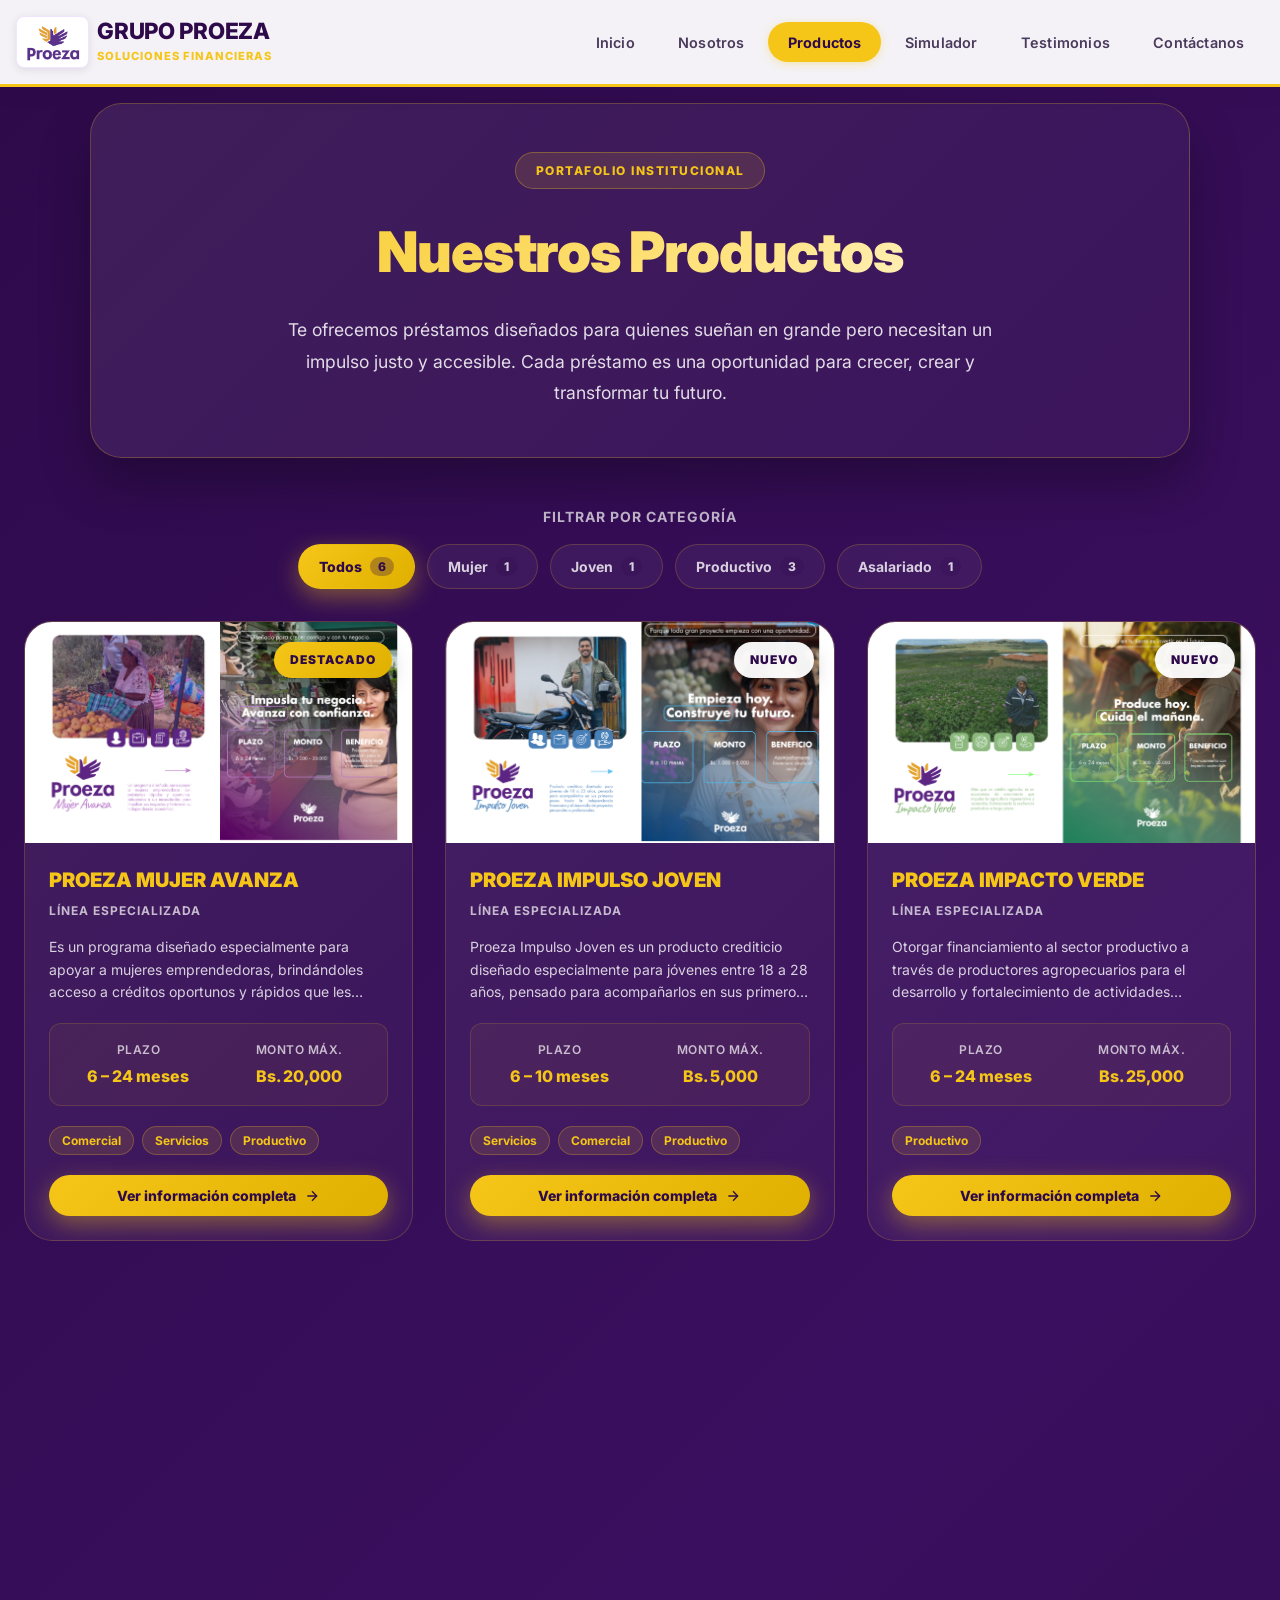
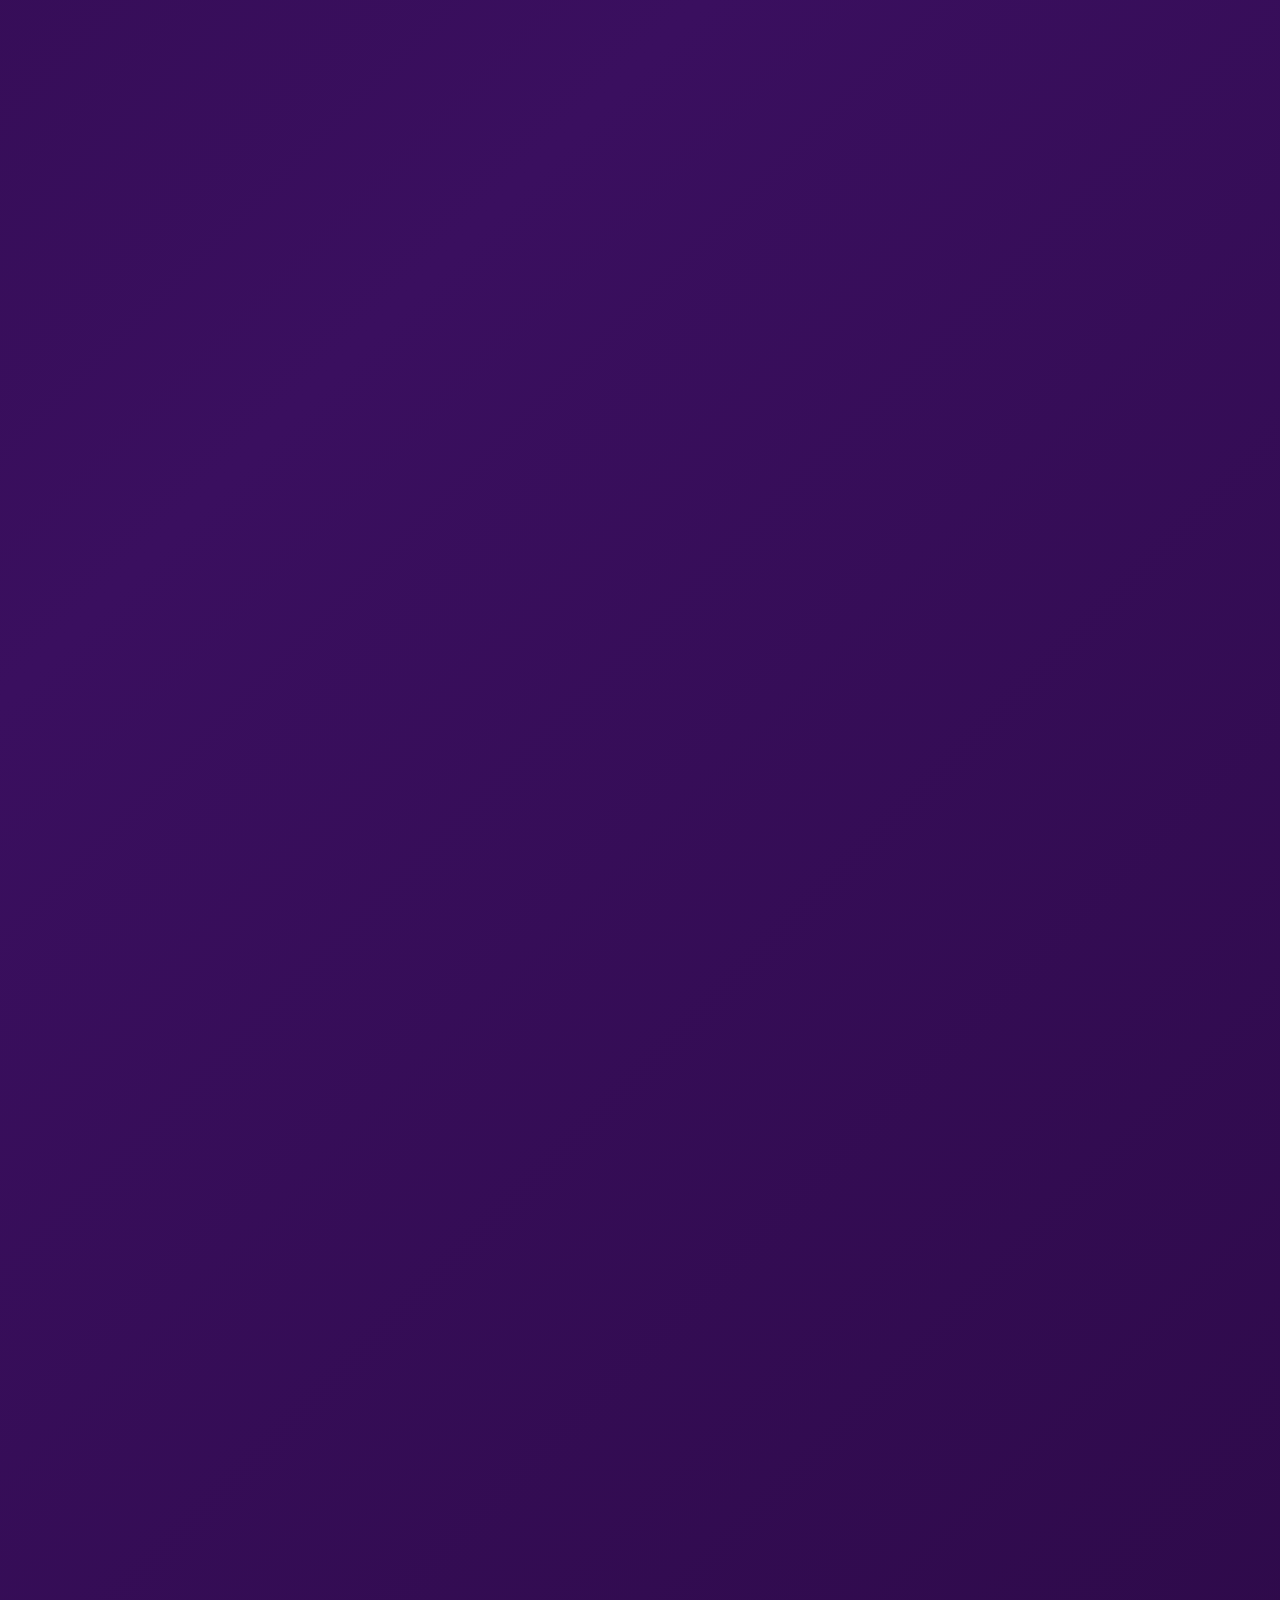
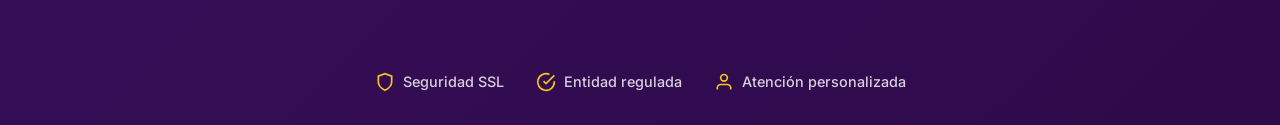
==== commit e6e731f7: "main" ====
--- a/proeza_html5/productos.html
+++ b/proeza_html5/productos.html
@@ -1284,7 +1284,7 @@
                     ${sectoresHtml}
                 </div>
                 
-                <button class="btn-product" onclick="openProductModal(${producto.id})" aria-label="Ver información completa de ${safeName}">
+                <button class="btn-product" onclick="openProductModal(${producto.id}, this)" aria-label="Ver información completa de ${safeName}">
                     Ver información completa
                     <svg viewBox="0 0 24 24" fill="none" stroke="currentColor" stroke-width="2" aria-hidden="true">
                         <line x1="5" y1="12" x2="19" y2="12"></line>
@@ -1369,11 +1369,21 @@
 /**
  * Abre el modal de detalles del producto
  */
-function openProductModal(productId) {
+function openProductModal(productId, botonElemento) {
     const producto = productosData.find(p => p.id === productId);
     if (!producto) return;
     
     const modal = document.getElementById('productModal');
+    const modalContent = modal.querySelector('.modal-content');
+    
+    // Anulamos el centrado y calculamos la posición exacta del botón presionado
+    if (botonElemento) {
+        modal.style.alignItems = 'flex-start';
+        const rect = botonElemento.getBoundingClientRect();
+        // Le damos un margen superior para que aparezca a la misma altura de tu vista
+        modalContent.style.marginTop = `${rect.top}px`;
+    }
+    
     const modalImage = document.getElementById('modalImage');
     const modalTitle = document.getElementById('modalTitle');
     const modalDescription = document.getElementById('modalDescription');
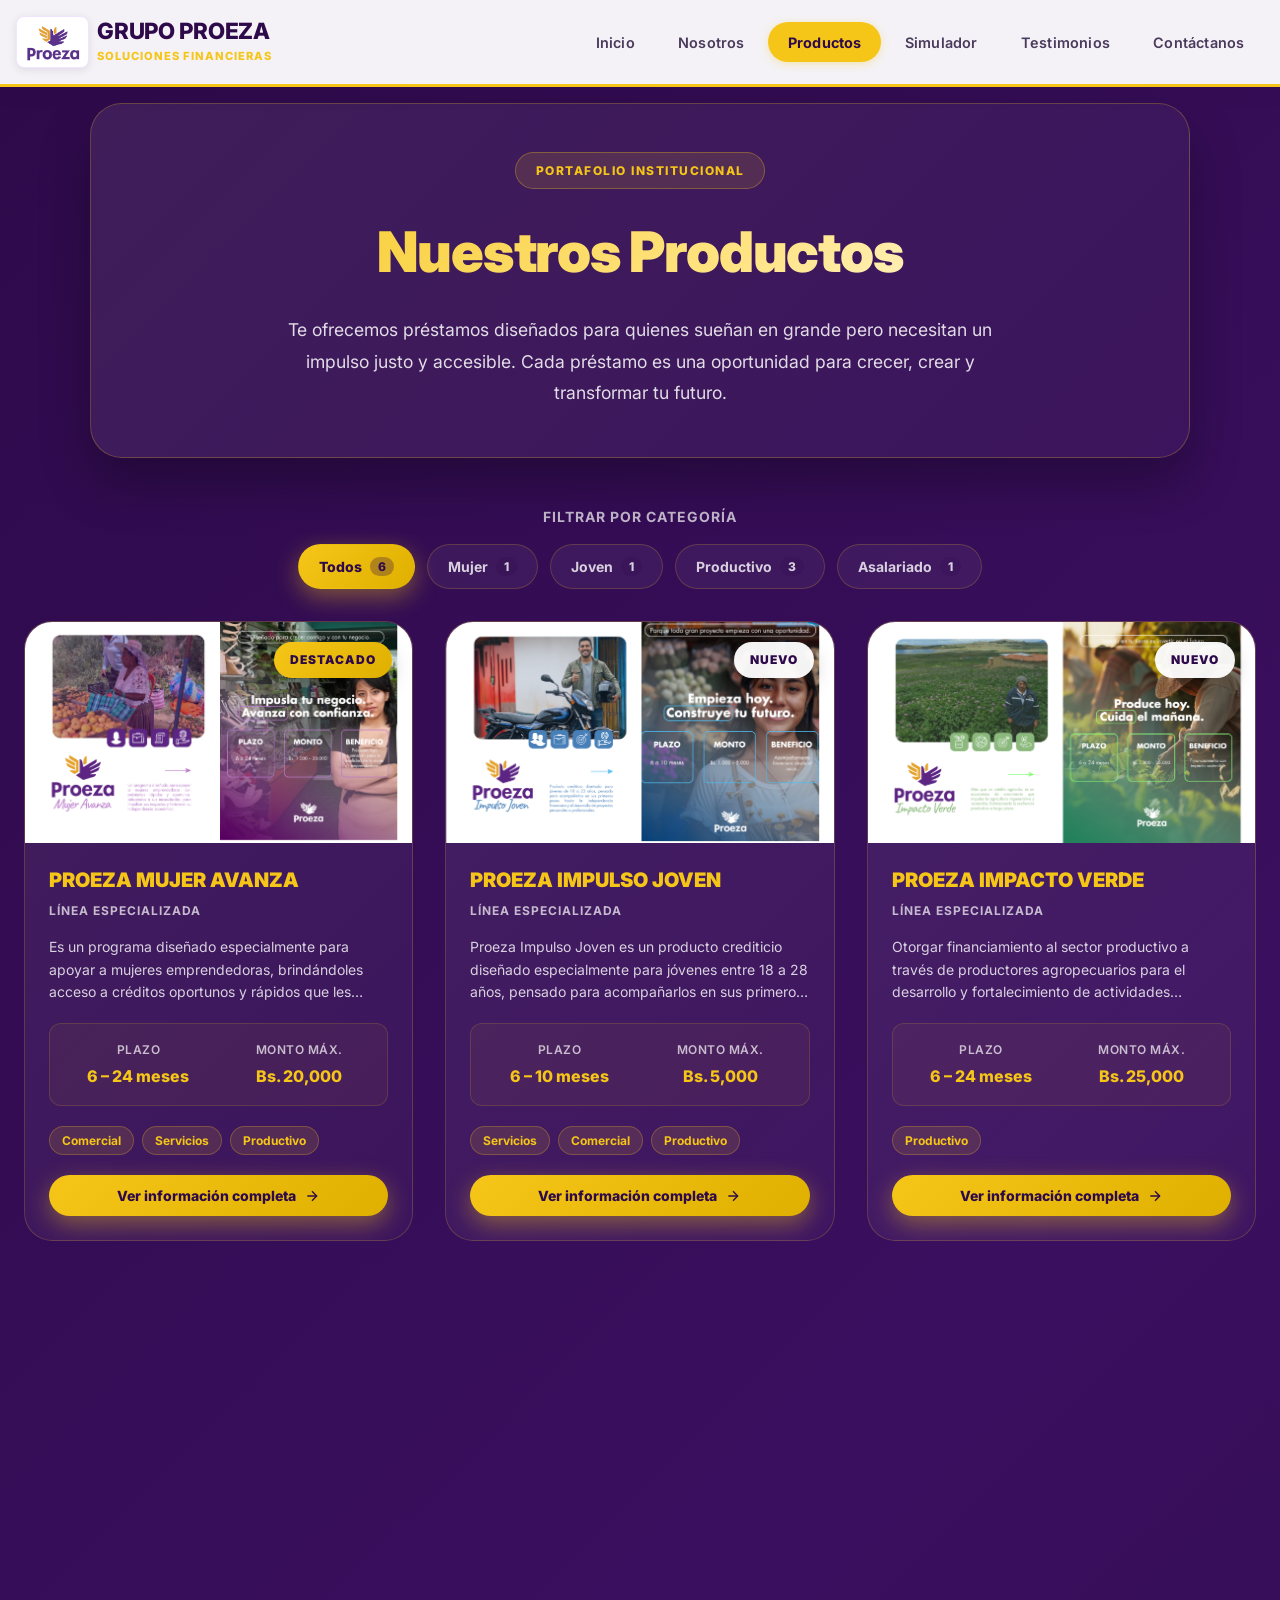
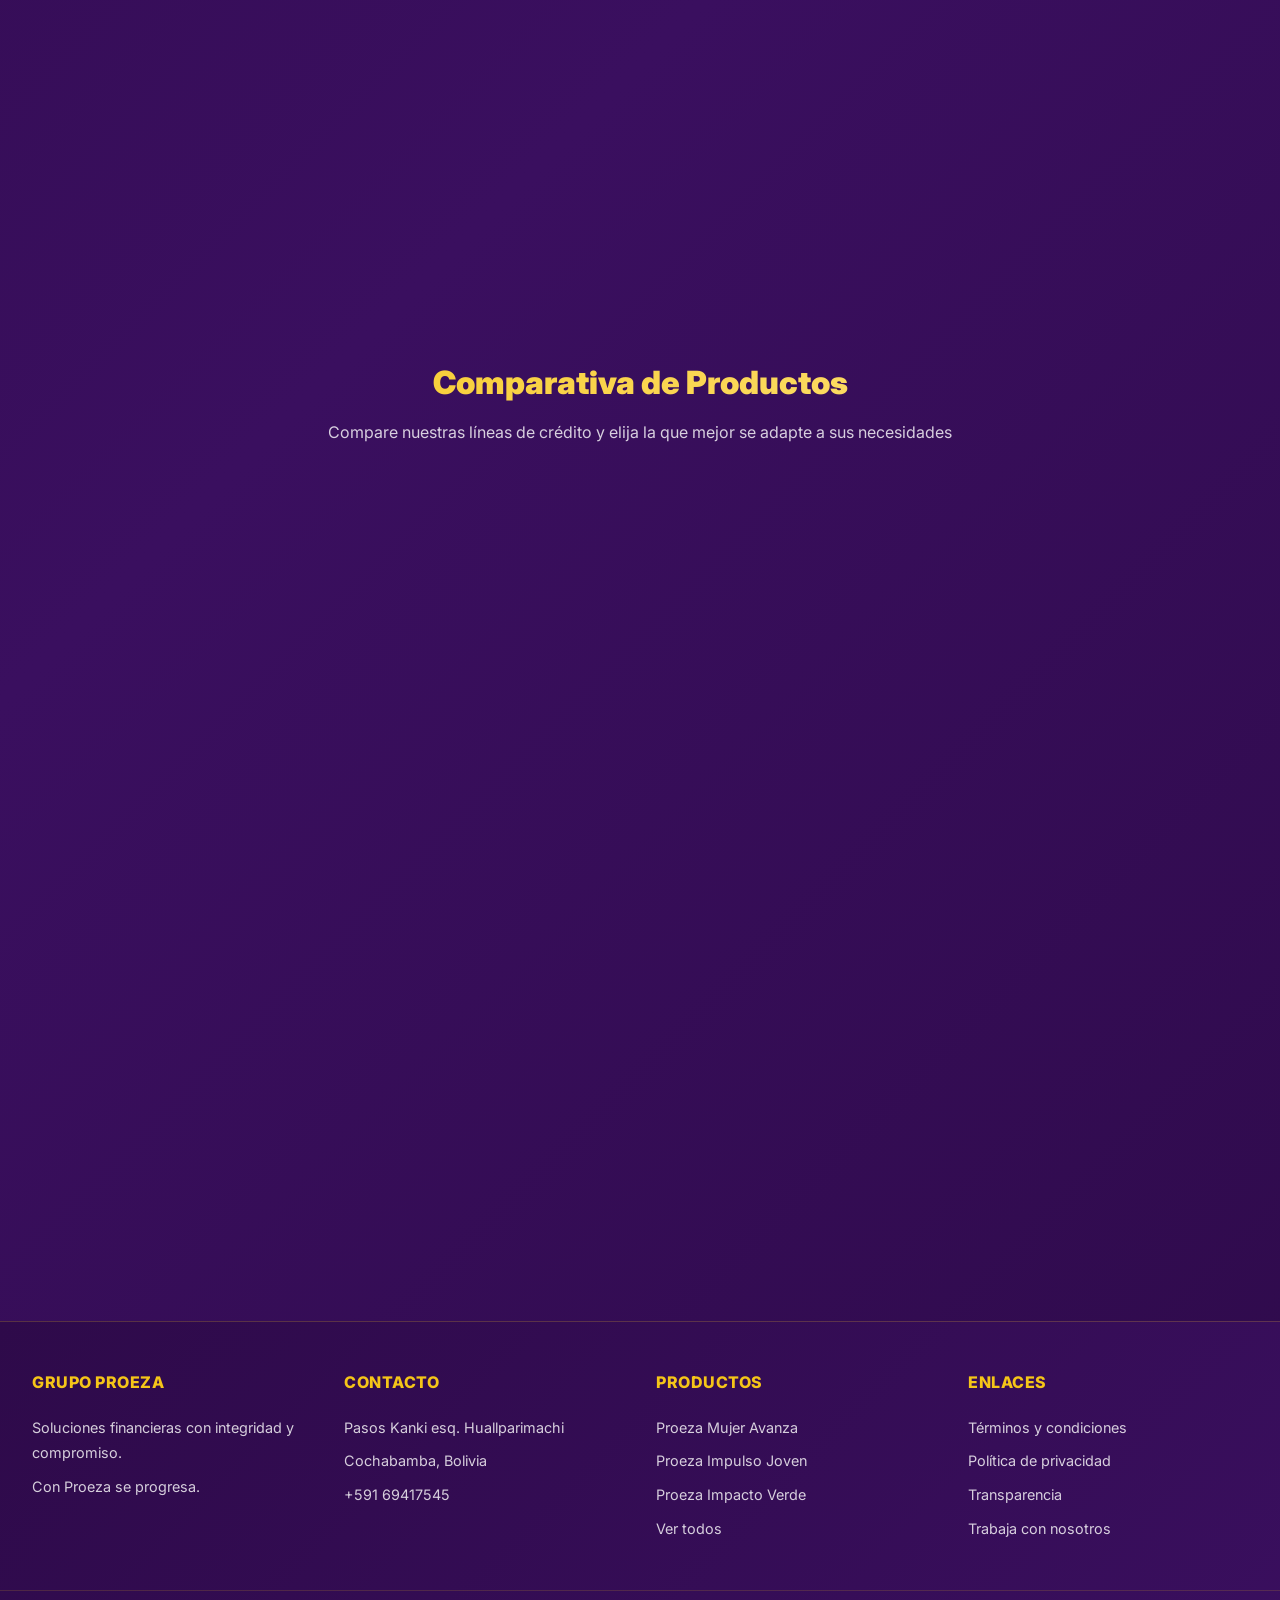
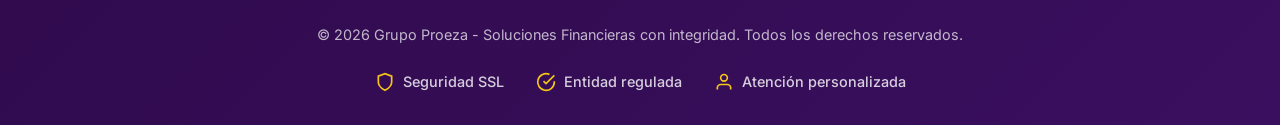
==== commit f1ae8985: "main" ====
--- a/proeza_html5/productos.html
+++ b/proeza_html5/productos.html
@@ -1376,12 +1376,17 @@
     const modal = document.getElementById('productModal');
     const modalContent = modal.querySelector('.modal-content');
     
-    // Anulamos el centrado y calculamos la posición exacta del botón presionado
     if (botonElemento) {
-        modal.style.alignItems = 'flex-start';
-        const rect = botonElemento.getBoundingClientRect();
-        // Le damos un margen superior para que aparezca a la misma altura de tu vista
-        modalContent.style.marginTop = `${rect.top}px`;
+        // Buscamos la tarjeta entera para calcular su posición exacta
+        const tarjeta = botonElemento.closest('.product-card');
+        if (tarjeta) {
+            const rect = tarjeta.getBoundingClientRect();
+            modal.style.alignItems = 'flex-start';
+            
+            // Le damos la distancia exacta para que se dibuje encima de la tarjeta
+            // Usamos Math.max(20, ...) para dejar un pequeño margen y no se pegue al techo
+            modalContent.style.marginTop = `${Math.max(20, rect.top)}px`; 
+        }
     }
     
     const modalImage = document.getElementById('modalImage');
@@ -1402,8 +1407,13 @@
         `<span class="modal-sector-tag">${escapeHtml(s)}</span>`
     ).join('');
     
+    // Reseteamos el scroll de la ventana por si lo habías bajado antes
+    modal.scrollTop = 0;
+    
     modal.classList.add('active');
-    document.body.style.overflow = 'hidden';
+    
+    // ❌ ELIMINAMOS la línea document.body.style.overflow = 'hidden'; 
+    // Esta era la culpable de que el celular hiciera el "salto" hacia arriba.
     
     // Focus trap
     setTimeout(() => {
@@ -1417,7 +1427,9 @@
 function closeProductModal() {
     const modal = document.getElementById('productModal');
     modal.classList.remove('active');
-    document.body.style.overflow = '';
+    
+    // ❌ ELIMINAMOS la línea document.body.style.overflow = '';
+    // Como ya no bloqueamos el scroll al abrir, tampoco necesitamos restaurarlo al cerrar.
 }
 
 /**
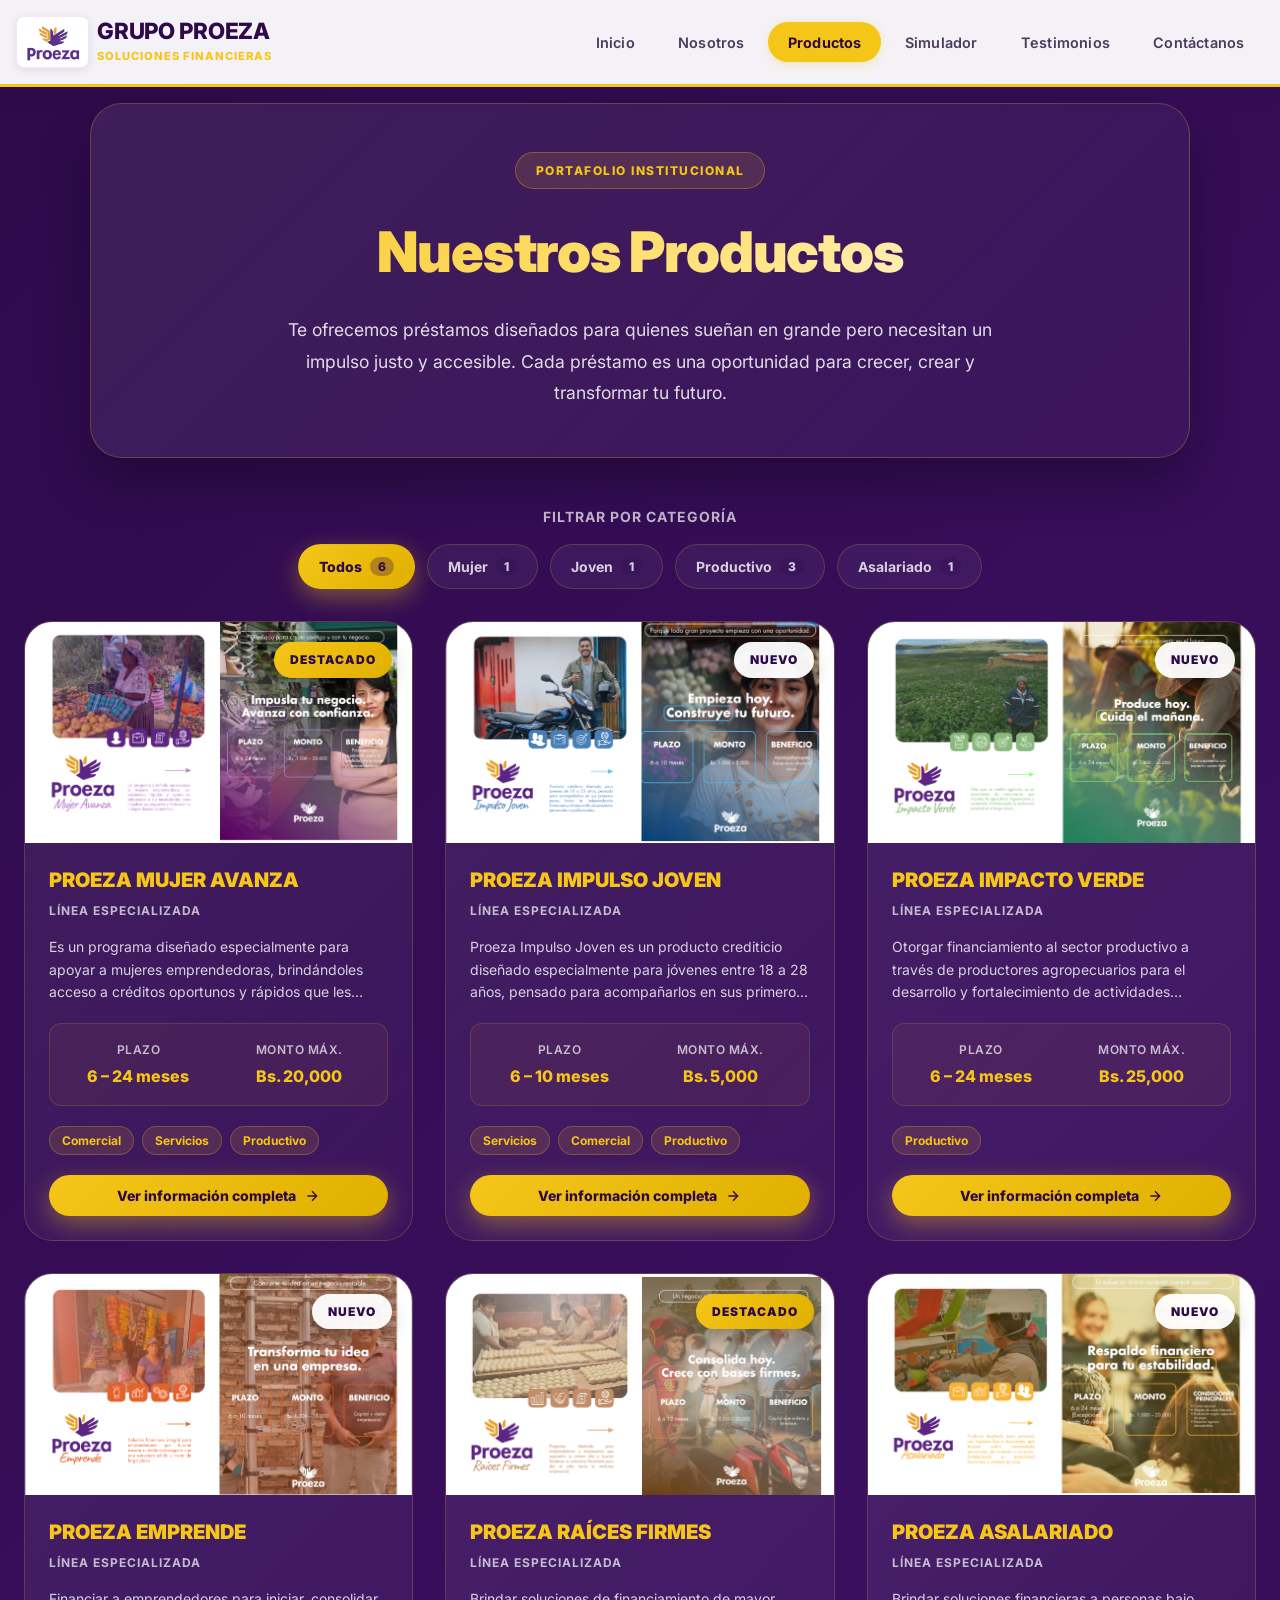
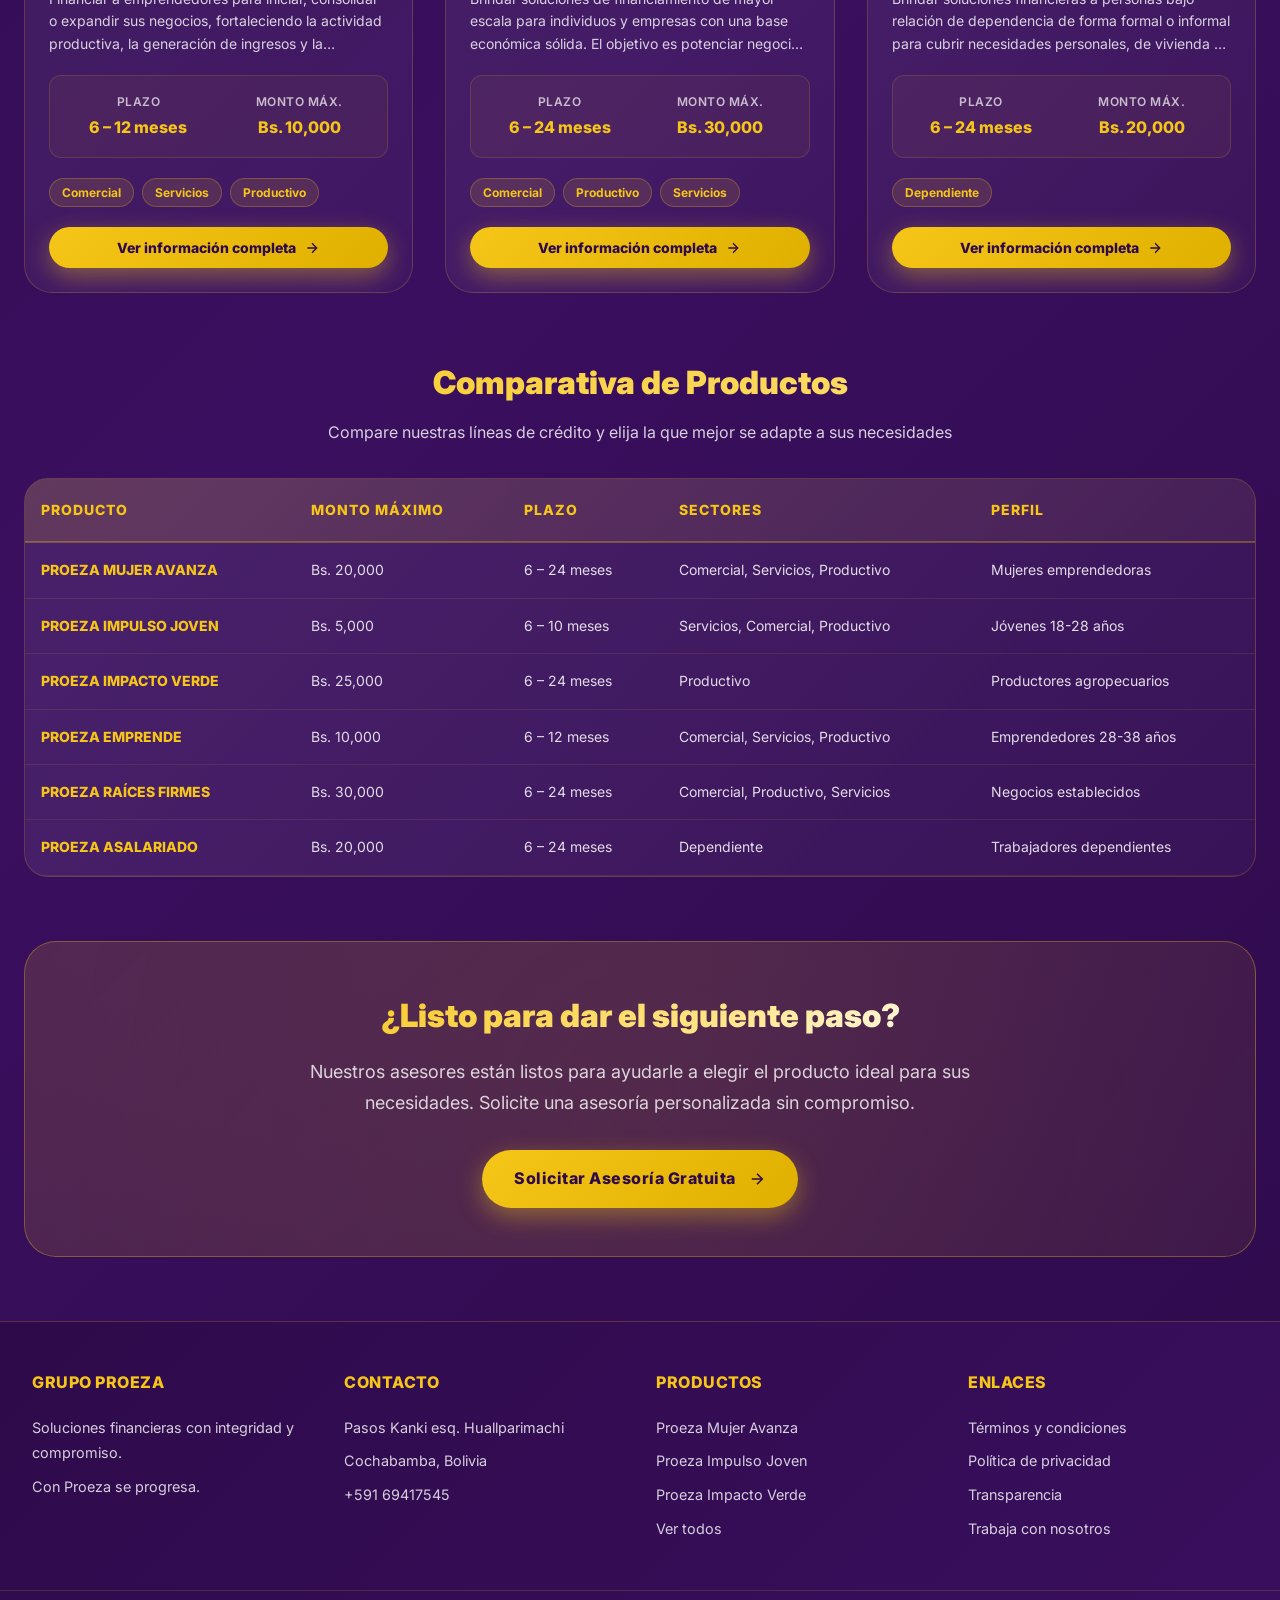
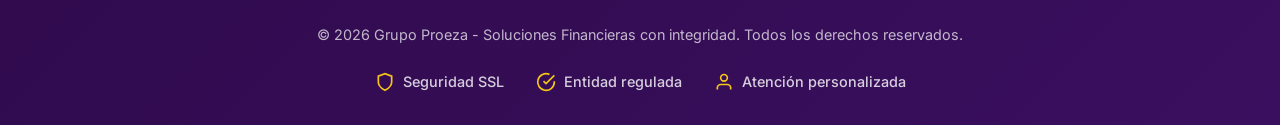
==== commit 8cc5d315: "main" ====
--- a/proeza_html5/productos.html
+++ b/proeza_html5/productos.html
@@ -1376,49 +1376,44 @@
     const modal = document.getElementById('productModal');
     const modalContent = modal.querySelector('.modal-content');
     
+    // Llenamos la información del producto
+    document.getElementById('modalImage').src = producto.imagen;
+    document.getElementById('modalImage').alt = producto.nombre;
+    document.getElementById('modalTitle').textContent = producto.nombre;
+    document.getElementById('modalDescription').textContent = producto.descripcion;
+    document.getElementById('modalPlazo').textContent = producto.plazo;
+    document.getElementById('modalMonto').textContent = producto.monto;
+    
+    document.getElementById('modalSectors').innerHTML = producto.sectores.map(s => 
+        `<span class="modal-sector-tag">${escapeHtml(s)}</span>`
+    ).join('');
+    
+    // === CÁLCULO EXACTO PARA CELULARES Y PC ===
     if (botonElemento) {
-        // Buscamos la tarjeta entera para calcular su posición exacta
         const tarjeta = botonElemento.closest('.product-card');
         if (tarjeta) {
+            // Calculamos cuánto has bajado en la página
+            const scrollY = window.scrollY || window.pageYOffset;
+            // Calculamos la distancia de la tarjeta
             const rect = tarjeta.getBoundingClientRect();
+            // Sumamos ambas para tener el lugar exacto en el documento
+            const posicionExacta = scrollY + rect.top;
+            
+            // Forzamos al fondo oscuro a cubrir todo tu documento (no solo tu vista actual)
+            modal.style.position = 'absolute';
+            modal.style.height = document.documentElement.scrollHeight + 'px';
             modal.style.alignItems = 'flex-start';
             
-            // Le damos la distancia exacta para que se dibuje encima de la tarjeta
-            // Usamos Math.max(20, ...) para dejar un pequeño margen y no se pegue al techo
-            modalContent.style.marginTop = `${Math.max(20, rect.top)}px`; 
+            // Empujamos el cuadro de información exactamente hasta la tarjeta
+            modalContent.style.marginTop = `${posicionExacta}px`;
         }
     }
     
-    const modalImage = document.getElementById('modalImage');
-    const modalTitle = document.getElementById('modalTitle');
-    const modalDescription = document.getElementById('modalDescription');
-    const modalPlazo = document.getElementById('modalPlazo');
-    const modalMonto = document.getElementById('modalMonto');
-    const modalSectors = document.getElementById('modalSectors');
-    
-    modalImage.src = producto.imagen;
-    modalImage.alt = producto.nombre;
-    modalTitle.textContent = producto.nombre;
-    modalDescription.textContent = producto.descripcion;
-    modalPlazo.textContent = producto.plazo;
-    modalMonto.textContent = producto.monto;
-    
-    modalSectors.innerHTML = producto.sectores.map(s => 
-        `<span class="modal-sector-tag">${escapeHtml(s)}</span>`
-    ).join('');
-    
-    // Reseteamos el scroll de la ventana por si lo habías bajado antes
-    modal.scrollTop = 0;
-    
+    // Mostramos la extensión
     modal.classList.add('active');
     
-    // ❌ ELIMINAMOS la línea document.body.style.overflow = 'hidden'; 
-    // Esta era la culpable de que el celular hiciera el "salto" hacia arriba.
-    
-    // Focus trap
-    setTimeout(() => {
-        modal.querySelector('.modal-close').focus();
-    }, 100);
+    // Nos aseguramos por completo de no bloquear la página para evitar que el celular te lance hacia arriba
+    document.body.style.overflow = '';
 }
 
 /**
@@ -1428,8 +1423,8 @@
     const modal = document.getElementById('productModal');
     modal.classList.remove('active');
     
-    // ❌ ELIMINAMOS la línea document.body.style.overflow = '';
-    // Como ya no bloqueamos el scroll al abrir, tampoco necesitamos restaurarlo al cerrar.
+    // Le quitamos la altura forzada para que se resetee la próxima vez
+    modal.style.height = 'auto'; 
 }
 
 /**
